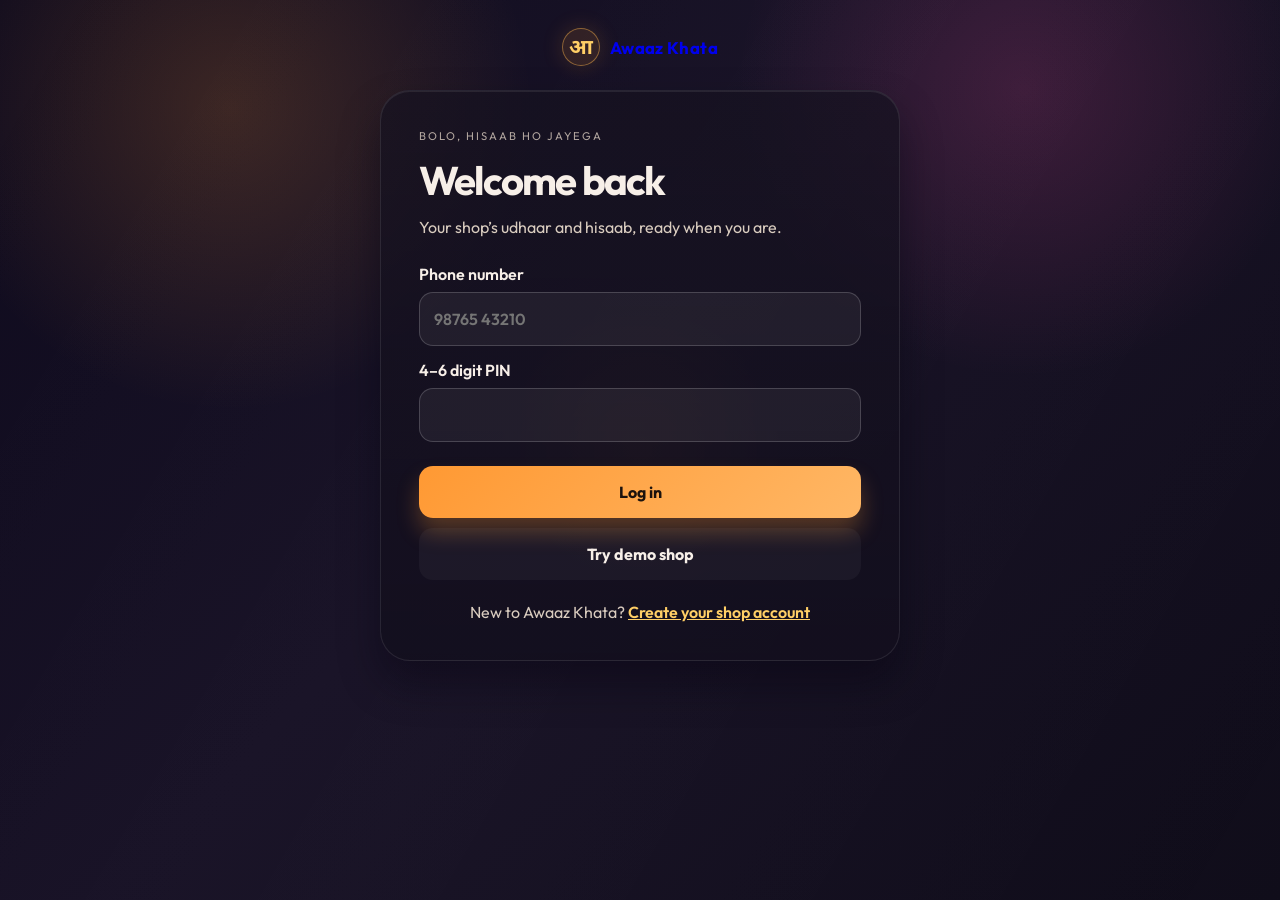
==== frontend/auth.html @ eea98ba7 "Add auth, landing page, settings, PWA, and reminder sharing with UPI" ====
<!doctype html>
<html lang="en">
  <head>
    <meta charset="utf-8">
    <meta name="viewport" content="width=device-width, initial-scale=1">
    <meta name="theme-color" content="#0f0b1e">
    <link rel="manifest" href="/frontend/manifest.webmanifest">
    <meta name="description" content="Sign in to your Awaaz Khata voice ledger.">
    <title>Awaaz Khata — Your shop, your hisaab</title>
    <link rel="preconnect" href="https://fonts.googleapis.com">
    <link rel="preconnect" href="https://fonts.gstatic.com" crossorigin>
    <link href="https://fonts.googleapis.com/css2?family=Noto+Sans+Devanagari:wght@400;500;600;700&family=Outfit:wght@400;500;600;700;800&display=swap" rel="stylesheet" media="print" onload="this.media='all'">
    <link rel="stylesheet" href="/frontend/styles.css">
    <script type="module" src="/frontend/auth-page.js"></script>
    <script type="module" src="/frontend/pwa.js"></script>
  </head>
  <body class="auth-page" data-theme="dark">
    <div class="page-noise" aria-hidden="true"></div>
    <div class="offline-banner" id="offline-banner" role="status" aria-live="polite" hidden>
      You’re offline. Log in or register when your connection returns.
    </div>
    <main class="auth-shell">
      <a class="brand auth-brand" href="/"><span class="brand-mark-small" aria-hidden="true">आ</span><span>Awaaz Khata</span></a>
      <section class="auth-card glass-card">
        <p class="eyebrow">Bolo, hisaab ho jayega</p>
        <div id="auth-error" class="auth-error" role="alert" hidden></div>
        <form id="login-form" novalidate>
          <h1>Welcome back</h1>
          <p class="auth-intro">Your shop’s udhaar and hisaab, ready when you are.</p>
          <label for="login-phone"><span data-copy="phone">Phone number</span><input id="login-phone" name="phone" type="tel" inputmode="tel" autocomplete="tel" placeholder="98765 43210" required></label>
          <label for="login-pin"><span data-copy="pin">4–6 digit PIN</span><input id="login-pin" name="pin" type="password" inputmode="numeric" pattern="[0-9]{4,6}" minlength="4" maxlength="6" autocomplete="current-password" required></label>
          <button class="primary-btn auth-submit" type="submit">Log in</button>
          <button class="ghost-btn auth-submit" type="button" id="demo-login">Try demo shop</button>
          <p class="auth-switch">New to Awaaz Khata? <a href="/register">Create your shop account</a></p>
        </form>

        <form id="register-form" novalidate hidden>
          <h1>Let’s set up your shop</h1>
          <p class="auth-intro">A voice ledger for the udhaar you track today in notebooks or memory.</p>
          <div class="language-picker">
            <label for="form-language">Language / भाषा</label>
            <select id="form-language" name="language">
              <option value="hi-en">Hinglish</option>
              <option value="hi-IN">हिन्दी</option>
              <option value="mr-IN">मराठी</option>
            </select>
          </div>
          <label for="shop-name"><span data-copy="shop" data-en="Shop name" data-hi="दुकान का नाम" data-mr="दुकानाचे नाव">Shop name</span><input id="shop-name" name="shop_name" type="text" minlength="2" maxlength="80" autocomplete="organization" required></label>
          <label for="owner-name"><span data-copy="owner" data-en="Owner name" data-hi="मालिक का नाम" data-mr="मालकाचे नाव">Owner name</span><input id="owner-name" name="owner_name" type="text" minlength="2" maxlength="80" autocomplete="name" required></label>
          <label for="register-phone"><span data-copy="phone" data-en="Phone number" data-hi="फ़ोन नंबर" data-mr="फोन नंबर">Phone number</span><input id="register-phone" name="phone" type="tel" inputmode="tel" autocomplete="tel" placeholder="98765 43210" required></label>
          <label for="register-pin"><span data-copy="pin" data-en="Create a 4–6 digit PIN" data-hi="4–6 अंकों का PIN बनाएं" data-mr="4–6 अंकी PIN तयार करा">Create a 4–6 digit PIN</span><input id="register-pin" name="pin" type="password" inputmode="numeric" pattern="[0-9]{4,6}" minlength="4" maxlength="6" autocomplete="new-password" required></label>
          <label for="upi-id"><span data-copy="upi" data-en="UPI ID (optional)" data-hi="UPI ID (ज़रूरी नहीं)" data-mr="UPI ID (ऐच्छिक)">UPI ID (optional)</span><input id="upi-id" name="upi_id" type="text" maxlength="120" autocomplete="off" placeholder="shop@upi"></label>
          <p class="privacy-note">Your PIN is securely hashed. We never store your voice recordings, and your shop’s hisaab stays private.</p>
          <button class="primary-btn auth-submit" type="submit">Create my khata</button>
          <p class="auth-switch">Already have an account? <a href="/login">Log in</a></p>
        </form>
      </section>
    </main>
  </body>
</html>
---- frontend/styles.css ----
:root {
  --bg: #0f0b1e;
  --bg-2: #171125;
  --card: rgba(20, 16, 32, 0.72);
  --card-strong: rgba(26, 20, 40, 0.9);
  --card-soft: rgba(255, 255, 255, 0.04);
  --line: rgba(255, 255, 255, 0.09);
  --text: #f7efe8;
  --muted: #d9ccbf;
  --accent: #ff9933;
  --accent-soft: rgba(255, 153, 51, 0.2);
  --gold: #ffcf66;
  --pink: #ff4fa3;
  --green: #6bd6a8;
  --green-strong: #20b27f;
  --red: #ff8a7c;
  --shadow: rgba(3, 2, 7, 0.48);
  --pointer-x: 50%;
  --pointer-y: 50%;
}

* {
  box-sizing: border-box;
}

html {
  scroll-behavior: smooth;
}

body {
  margin: 0;
  min-height: 100vh;
  background:
    radial-gradient(circle at 18% 12%, rgba(255, 153, 51, 0.18), transparent 23%),
    radial-gradient(circle at 80% 10%, rgba(255, 79, 163, 0.16), transparent 22%),
    linear-gradient(135deg, var(--bg) 0%, var(--bg-2) 46%, #100d1a 100%);
  color: var(--text);
  font-family: "Outfit", "Noto Sans Devanagari", sans-serif;
  text-rendering: optimizeLegibility;
}

.splash-screen {
  position: fixed;
  inset: 0;
  z-index: 20;
  display: grid;
  place-items: center;
  background: rgba(15, 11, 30, 0.92);
  overflow: hidden;
}

.splash-screen.is-dismissed {
  opacity: 0;
  visibility: hidden;
  transition: opacity 0.45s ease, visibility 0.45s ease;
}

.splash-mark-wrap {
  display: grid;
  place-items: center;
  margin-bottom: 12px;
}

.splash-mark {
  width: 100px;
  height: 100px;
  fill: none;
  stroke: rgba(255, 255, 255, 0.7);
  stroke-width: 4;
  filter: drop-shadow(0 0 20px rgba(255, 153, 51, 0.55));
}

.splash-copy {
  text-align: center;
}

.splash-kicker {
  margin: 0 0 8px;
  color: rgba(255, 255, 255, 0.7);
  letter-spacing: 0.14em;
  text-transform: uppercase;
  font-size: 0.7rem;
}

.splash-copy h1 {
  margin: 0;
  font-size: clamp(2.2rem, 5vw, 4rem);
  letter-spacing: -0.06em;
  line-height: 0.95;
}

body::before {
  content: "";
  position: fixed;
  inset: 0;
  pointer-events: none;
  background:
    linear-gradient(120deg, transparent 0%, rgba(255,255,255,0.02) 48%, transparent 100%),
    radial-gradient(circle at var(--pointer-x) var(--pointer-y), rgba(255, 153, 51, 0.15), transparent 18%);
  z-index: 0;
}

.page-noise {
  position: fixed;
  inset: 0;
  pointer-events: none;
  opacity: 0.18;
  background-image:
    linear-gradient(rgba(255,255,255,0.02) 1px, transparent 1px),
    linear-gradient(90deg, rgba(255,255,255,0.02) 1px, transparent 1px);
  background-size: 18px 18px;
  mask-image: radial-gradient(circle at center, black 32%, transparent 100%);
  z-index: 1;
}

#pointer-glow {
  position: fixed;
  width: 220px;
  height: 220px;
  border-radius: 50%;
  pointer-events: none;
  background: radial-gradient(circle, rgba(255, 153, 51, 0.2), rgba(255, 79, 163, 0.18), transparent 70%);
  transform: translate(-50%, -50%);
  filter: blur(8px);
  opacity: 0;
  z-index: 2;
}

button,
input,
textarea,
select {
  font: inherit;
}

button {
  cursor: pointer;
}

img,
svg {
  display: block;
  max-width: 100%;
}

.app-shell {
  position: relative;
  z-index: 3;
  width: min(1180px, calc(100% - 24px));
  margin: 0 auto;
  padding: 22px 0 60px;
}

.topbar {
  display: flex;
  align-items: center;
  justify-content: space-between;
  gap: 18px;
  padding-bottom: 10px;
}

.brand {
  display: inline-flex;
  align-items: center;
  gap: 10px;
  font-size: 1.05rem;
  font-weight: 700;
  letter-spacing: 0.02em;
}

.brand-mark {
  width: 38px;
  height: 38px;
  fill: none;
  stroke: rgba(255,255,255,0.2);
  stroke-width: 4;
  filter: drop-shadow(0 0 16px rgba(255, 153, 51, 0.55));
}

.language-toggle {
  display: flex;
  align-items: center;
  gap: 6px;
  padding: 7px;
  border: 1px solid rgba(255,255,255,0.08);
  border-radius: 999px;
  background: rgba(255,255,255,0.03);
  box-shadow: inset 0 1px 0 rgba(255,255,255,0.04);
}

.language-toggle button {
  border: 0;
  border-radius: 999px;
  background: transparent;
  color: rgba(247, 239, 232, 0.65);
  min-width: 86px;
  padding: 9px 12px;
  font-size: 0.82rem;
  font-weight: 600;
  transition: transform 220ms ease, background 220ms ease, color 220ms ease, box-shadow 220ms ease;
}

.language-toggle button.active {
  background: linear-gradient(135deg, var(--accent), #ffa94d);
  color: #201514;
  box-shadow: 0 10px 22px rgba(255, 153, 51, 0.32);
}

.main-stage {
  display: grid;
  gap: 28px;
  margin-top: 14px;
}

.glass-card {
  border: 1px solid var(--line);
  border-radius: 30px;
  background: linear-gradient(180deg, rgba(22, 18, 32, 0.74), rgba(19, 15, 30, 0.9));
  box-shadow: 0 22px 40px rgba(5, 3, 14, 0.4), inset 0 1px 0 rgba(255,255,255,0.08);
  backdrop-filter: blur(12px);
}

.hero-panel {
  display: grid;
  grid-template-columns: minmax(0, 1.1fr) minmax(220px, 0.88fr) minmax(200px, 0.72fr);
  gap: 20px;
  align-items: center;
  padding: 28px 28px 20px;
  overflow: hidden;
}

.hero-panel.has-no-transactions {
  grid-template-columns: minmax(0, 1.1fr) minmax(220px, 0.88fr);
}

.hero-copy {
  padding: 10px 4px;
}

.eyebrow {
  margin: 0 0 12px;
  color: rgba(217, 204, 191, 0.8);
  font-size: 0.7rem;
  letter-spacing: 0.18em;
  text-transform: uppercase;
}

.hero-copy h2 {
  margin: 0;
  max-width: 420px;
  font-size: clamp(2.1rem, 3vw, 4rem);
  line-height: 0.98;
  letter-spacing: -0.06em;
}

.hero-text {
  margin: 16px 0 0;
  max-width: 420px;
  color: rgba(217, 204, 191, 0.74);
  font-size: 0.96rem;
  line-height: 1.75;
}

.mic-stage-wrap {
  display: grid;
  place-items: center;
  gap: 18px;
}

.mic-stage {
  position: relative;
  display: grid;
  place-items: center;
  width: min(100%, 360px);
  aspect-ratio: 1;
  background: radial-gradient(circle, rgba(255, 153, 51, 0.18), rgba(255, 153, 51, 0.03) 36%, transparent 72%);
  border-radius: 50%;
}

#mic-canvas {
  position: absolute;
  inset: 8% 8% 8% 8%;
  width: 84%;
  height: 84%;
  border-radius: 50%;
  opacity: 0.9;
  pointer-events: none;
}

.mic-button {
  position: relative;
  z-index: 2;
  width: 138px;
  height: 138px;
  border: 1px solid rgba(255, 255, 255, 0.14);
  border-radius: 50%;
  background: radial-gradient(circle at 30% 30%, rgba(255, 255, 255, 0.16), rgba(255, 123, 43, 0.82) 30%, rgba(255, 98, 29, 0.85) 58%, rgba(121, 39, 7, 0.8) 100%);
  box-shadow:
    0 0 0 12px rgba(255, 153, 51, 0.12),
    0 18px 60px rgba(255, 116, 42, 0.45),
    inset 0 6px 26px rgba(255,255,255,0.2);
  transition: transform 180ms ease, box-shadow 220ms ease, filter 220ms ease;
  animation: breathe 3.2s ease-in-out infinite;
}

.mic-button::before {
  content: "";
  position: absolute;
  inset: -20px;
  border-radius: 50%;
  border: 1px solid rgba(255, 153, 51, 0.24);
  opacity: 0.8;
  animation: pulseRing 2.1s ease-out infinite;
}

.mic-button.is-recording {
  transform: scale(1.08);
  box-shadow: 0 0 0 18px rgba(255, 153, 51, 0.1), 0 24px 76px rgba(255, 113, 43, 0.6), inset 0 6px 26px rgba(255,255,255,0.24);
  animation: none;
}

.mic-button.is-processing {
  transform: scale(0.96);
  border-color: rgba(255,255,255,0.2);
  background: radial-gradient(circle at 30% 20%, rgba(255,255,255,0.18), rgba(255, 79, 163, 0.82) 28%, rgba(241, 138, 46, 0.8) 55%, rgba(136, 52, 29, 0.86) 100%);
}

.mic-button:active,
.mic-button.is-recording {
  transform: scale(0.96);
}

.mic-icon {
  width: 52px;
  height: 52px;
  fill: rgba(255,255,255,0.94);
  filter: drop-shadow(0 2px 10px rgba(0,0,0,0.2));
}

.pulse-ring {
  position: absolute;
  inset: 18%;
  border-radius: 50%;
  border: 1px solid rgba(255, 153, 51, 0.3);
  opacity: 0;
}

.pulse-ring-one {
  animation: ringPulse 4s ease-out infinite;
}

.pulse-ring-two {
  animation: ringPulse 4s ease-out 1.5s infinite;
}

.mic-status {
  margin: 0;
  color: rgba(247, 239, 232, 0.82);
  font-size: 0.85rem;
  letter-spacing: 0.1em;
  text-transform: uppercase;
  text-align: center;
}

.summary-card {
  padding: 18px 18px 14px;
}

.summary-header {
  display: flex;
  align-items: center;
  justify-content: space-between;
  gap: 12px;
}

.summary-header h3 {
  margin: 0;
  font-size: 1.1rem;
}

.summary-pill {
  display: inline-flex;
  align-items: center;
  justify-content: center;
  min-width: 52px;
  padding: 6px 10px;
  border-radius: 999px;
  background: rgba(255, 153, 51, 0.14);
  color: var(--gold);
  font-size: 0.66rem;
  font-weight: 700;
  letter-spacing: 0.08em;
  text-transform: uppercase;
}

.summary-stats {
  display: grid;
  grid-template-columns: repeat(3, minmax(0, 1fr));
  gap: 8px;
  margin-top: 18px;
}

.summary-stats div {
  display: grid;
  gap: 5px;
  min-width: 0;
  padding: 10px 8px 8px;
  border-radius: 18px;
  background: rgba(255,255,255,0.03);
}

.summary-stats strong {
  font-size: clamp(1.1rem, 2vw, 1.5rem);
  line-height: 1.1;
}

.summary-stats span {
  color: rgba(217, 204, 191, 0.7);
  font-size: 0.74rem;
  letter-spacing: 0.08em;
  text-transform: uppercase;
}

.mini-chart {
  display: flex;
  align-items: flex-end;
  gap: 8px;
  height: 76px;
  margin-top: 18px;
  padding: 8px 8px 0;
  border-radius: 18px;
  background: linear-gradient(180deg, rgba(255,255,255,0.02), rgba(255,255,255,0.01));
}

.mini-chart span {
  display: block;
  flex: 1;
  height: calc(var(--i) * 100%);
  border-radius: 8px 8px 0 0;
  background: linear-gradient(180deg, var(--gold), var(--accent));
  box-shadow: 0 0 18px rgba(255, 153, 51, 0.25);
  animation: chartRise 1.6s ease both;
}

.content-grid {
  display: grid;
  grid-template-columns: minmax(0, 1.2fr) minmax(280px, 0.8fr);
  gap: 28px;
  align-items: start;
}

.transcript-panel,
.ledger-panel {
  position: relative;
  min-width: 0;
  padding: 20px 20px 18px;
}

.panel-header {
  display: flex;
  align-items: center;
  justify-content: space-between;
}

.transcript-state {
  padding: 5px 9px;
  border: 1px solid rgba(217, 204, 191, 0.32);
  border-radius: 999px;
  color: var(--muted);
  font-size: 0.7rem;
  font-weight: 700;
}

.transcript-state[data-state="listening"] {
  border-color: rgba(107, 214, 168, 0.55);
  color: #b7f0d6;
}

.transcript-state[data-state="processing"] {
  border-color: rgba(255, 207, 102, 0.55);
  color: var(--gold);
}

.transcript-state[data-state="done"] {
  border-color: rgba(107, 214, 168, 0.4);
  color: #b7f0d6;
}

.transcript-state[data-state="error"] {
  border-color: rgba(255, 138, 124, 0.55);
  color: #ffc2b8;
}

.panel-header h3 {
  margin: 0;
  font-size: 1.2rem;
}

.status-dot {
  width: 10px;
  height: 10px;
  border-radius: 50%;
  background: var(--green);
  box-shadow: 0 0 14px rgba(107, 214, 168, 0.8);
}

.transcript-box {
  margin-top: 20px;
  min-height: 110px;
  padding: 18px 18px 16px;
  border-radius: 20px;
  background: rgba(255,255,255,0.02);
  border: 1px solid rgba(255,255,255,0.06);
}

.transcript-box p {
  margin: 0;
  color: rgba(247,239,232,0.88);
  font-size: 1.08rem;
  line-height: 1.7;
}

.transcript-box .transcript-original {
  margin-top: 10px;
  color: rgba(217, 204, 191, 0.58);
  font-size: 0.76rem;
  line-height: 1.5;
}

.transcript-box .transcript-feedback {
  margin-top: 12px;
  color: var(--gold);
  font-size: 0.9rem;
  font-weight: 600;
}

.confirmation-stack {
  margin-top: 18px;
}

.confirmation-card {
  display: grid;
  gap: 12px;
}

.entry-card {
  display: grid;
  gap: 12px;
  padding: 16px;
  border: 1px solid rgba(255,255,255,0.08);
  border-radius: 20px;
  background: rgba(255,255,255,0.02);
  transform: translateY(22px);
  opacity: 0;
  animation: entryIn 420ms cubic-bezier(0.2, 0.8, 0.2, 1) forwards;
}

.entry-card.credit {
  border-color: rgba(255, 153, 51, 0.45);
  background: linear-gradient(180deg, rgba(255, 153, 51, 0.08), rgba(255,255,255,0.02));
}

.entry-card.payment {
  border-color: rgba(107, 214, 168, 0.35);
  background: linear-gradient(180deg, rgba(107, 214, 168, 0.08), rgba(255,255,255,0.02));
}

.entry-topline {
  display: flex;
  align-items: center;
  justify-content: space-between;
  gap: 12px;
}

.entry-badge {
  display: inline-flex;
  align-items: center;
  padding: 5px 10px;
  border-radius: 999px;
  font-size: 0.64rem;
  font-weight: 700;
  letter-spacing: 0.08em;
  text-transform: uppercase;
}

.entry-card.credit .entry-badge {
  background: rgba(255, 153, 51, 0.14);
  color: var(--gold);
}

.entry-card.payment .entry-badge {
  background: rgba(107, 214, 168, 0.12);
  color: #b7f0d6;
}

.entry-amount {
  font-size: clamp(1.5rem, 3vw, 2.1rem);
  font-weight: 700;
  letter-spacing: -0.04em;
}

.entry-meta {
  display: flex;
  align-items: center;
  justify-content: space-between;
  gap: 14px;
  color: rgba(217, 204, 191, 0.75);
  font-size: 0.82rem;
}

.entry-actions {
  display: flex;
  align-items: center;
  gap: 8px;
}

.ghost-btn,
.primary-btn,
.confirm-btn,
.edit-btn {
  border: 0;
  border-radius: 14px;
  padding: 10px 14px;
  font-weight: 700;
  transition: transform 180ms ease, box-shadow 180ms ease, opacity 180ms ease;
}

.ghost-btn {
  background: rgba(255,255,255,0.04);
  color: var(--text);
}

.primary-btn {
  background: linear-gradient(135deg, var(--accent), #ffb765);
  color: #1b120d;
  box-shadow: 0 14px 22px rgba(255, 153, 51, 0.28);
}

.confirm-btn {
  background: rgba(107, 214, 168, 0.1);
  color: var(--text);
}

.edit-btn {
  background: rgba(255,255,255,0.04);
  color: var(--text);
}

.ghost-btn:active,
.primary-btn:active,
.confirm-btn:active,
.edit-btn:active,
.icon-btn:active {
  transform: scale(0.97);
}

.action-row {
  display: flex;
  justify-content: flex-end;
  gap: 10px;
  margin-top: 16px;
}

.ledger-header {
  align-items: flex-start;
}

.icon-btn {
  width: 38px;
  height: 38px;
  border: 1px solid rgba(255,255,255,0.07);
  border-radius: 12px;
  background: rgba(255,255,255,0.03);
  color: var(--text);
  font-size: 1.2rem;
}

.ledger-list {
  display: grid;
  gap: 12px;
  margin-top: 18px;
}

.ledger-row {
  position: relative;
  width: 100%;
  display: flex;
  align-items: center;
  justify-content: space-between;
  gap: 14px;
  border: 1px solid rgba(255,255,255,0.08);
  border-radius: 18px;
  padding: 12px 12px 12px 10px;
  background: rgba(255,255,255,0.02);
  text-align: left;
  transition: transform 180ms ease, border-color 180ms ease, background 180ms ease;
}

.ledger-row:hover {
  transform: translateY(-1px);
  border-color: rgba(255,153,51,0.34);
}

.ledger-summary {
  display: flex;
  align-items: center;
  gap: 12px;
  min-width: 0;
}

.avatar {
  display: grid;
  place-items: center;
  width: 42px;
  height: 42px;
  border-radius: 50%;
  color: #160d0a;
  font-size: 0.9rem;
  font-weight: 700;
  letter-spacing: 0.04em;
  box-shadow: inset 0 1px 0 rgba(255,255,255,0.3);
}

.ledger-name {
  display: grid;
  gap: 2px;
  min-width: 0;
}

.ledger-name strong {
  color: var(--text);
  font-size: 1rem;
  white-space: nowrap;
  overflow: hidden;
  text-overflow: ellipsis;
}

.ledger-name span {
  color: rgba(217, 204, 191, 0.7);
  font-size: 0.74rem;
  letter-spacing: 0.02em;
}

.ledger-balance {
  display: grid;
  justify-items: end;
  gap: 2px;
  min-width: 72px;
}

.ledger-balance strong {
  font-size: 1rem;
}

.ledger-balance span {
  color: rgba(217, 204, 191, 0.7);
  font-size: 0.7rem;
  letter-spacing: 0.06em;
  text-transform: uppercase;
}

.bar-track {
  position: absolute;
  left: 12px;
  right: 12px;
  bottom: 8px;
  height: 5px;
  overflow: hidden;
  border-radius: 10px;
  background: rgba(255,255,255,0.06);
}

.bar-fill {
  position: absolute;
  inset: 0 auto 0 0;
  width: 0;
  border-radius: inherit;
  background: linear-gradient(90deg, rgba(255, 153, 51, 0.9), rgba(255, 207, 102, 0.9));
  transition: width 520ms ease;
}

.customer-drawer {
  position: fixed;
  inset: 0;
  z-index: 20;
  opacity: 0;
  visibility: hidden;
  transition: opacity 220ms ease, visibility 220ms ease;
}

.customer-drawer.is-open {
  opacity: 1;
  visibility: visible;
}

.drawer-backdrop {
  position: absolute;
  inset: 0;
  background: rgba(6,4,12,0.48);
}

.drawer-panel {
  position: absolute;
  right: 0;
  bottom: 0;
  width: min(460px, 100%);
  height: min(86vh, 700px);
  padding: 20px 18px 18px;
  border-radius: 26px 26px 0 0;
  border: 1px solid rgba(255,255,255,0.1);
  background: linear-gradient(180deg, rgba(20, 16, 30, 0.98), rgba(14, 11, 24, 0.98));
  transform: translateY(100%);
  transition: transform 300ms cubic-bezier(0.2, 0.8, 0.2, 1);
  box-shadow: 0 -24px 56px rgba(0, 0, 0, 0.42);
}

.drawer-handle {
  display: none;
}

.customer-drawer.is-open .drawer-panel {
  transform: translateY(0);
}

.drawer-header {
  display: flex;
  align-items: center;
  justify-content: space-between;
  gap: 12px;
}

.drawer-title-wrap {
  display: flex;
  align-items: center;
  gap: 12px;
}

.drawer-avatar {
  display: grid;
  place-items: center;
  width: 48px;
  height: 48px;
  border-radius: 50%;
  background: linear-gradient(135deg, rgba(255,153,51,0.8), rgba(255,79,163,0.7));
  color: #160d0a;
  font-weight: 800;
}

.close-button {
  border: 1px solid rgba(255,255,255,0.08);
  border-radius: 50%;
  width: 38px;
  height: 38px;
  background: rgba(255,255,255,0.03);
  color: var(--text);
  font-size: 1.6rem;
}

.drawer-stats {
  display: grid;
  grid-template-columns: repeat(2, minmax(0, 1fr));
  gap: 12px;
  margin-top: 24px;
}

.drawer-stats div {
  padding: 12px;
  border-radius: 16px;
  background: rgba(255,255,255,0.03);
}

.drawer-stats span {
  display: block;
  color: rgba(217, 204, 191, 0.7);
  font-size: 0.72rem;
  letter-spacing: 0.08em;
  text-transform: uppercase;
}

.drawer-stats strong {
  display: block;
  margin-top: 8px;
  font-size: 1.3rem;
}

.timeline {
  display: grid;
  gap: 12px;
  margin-top: 24px;
  max-height: 340px;
  overflow: auto;
  padding-right: 6px;
}

.timeline-item {
  position: relative;
  display: grid;
  grid-template-columns: 12px minmax(0, 1fr);
  gap: 12px;
  align-items: start;
  padding-left: 4px;
  opacity: 0;
  transform: translateY(10px);
  animation: timelineIn 280ms ease forwards;
}

.timeline-item::before {
  content: "";
  width: 10px;
  height: 10px;
  margin-top: 5px;
  border-radius: 50%;
  background: linear-gradient(135deg, var(--accent), #ffbf64);
  box-shadow: 0 0 14px rgba(255,153,51,0.43);
}

.timeline-item .entry-copy {
  display: grid;
  gap: 6px;
  padding: 12px 12px 10px;
  border-radius: 16px;
  background: rgba(255,255,255,0.02);
}

.timeline-item .entry-copy strong {
  font-size: 0.97rem;
}

.timeline-item .entry-copy span {
  color: rgba(217, 204, 191, 0.7);
  font-size: 0.76rem;
}

.reminder-btn {
  width: 100%;
  margin-top: 20px;
}

.bubble-icon {
  margin-right: 8px;
}

.reminder-chat {
  margin-top: 18px;
  animation: bubbleIn 250ms ease;
}

.reminder-actions {
  display: flex;
  flex-wrap: wrap;
  gap: 8px;
  margin-top: 12px;
}

.reminder-link {
  display: inline-flex;
  min-height: 44px;
  align-items: center;
  justify-content: center;
  padding: 10px 14px;
  text-decoration: none;
}

.chat-head {
  color: rgba(217, 204, 191, 0.75);
  font-size: 0.74rem;
  letter-spacing: 0.08em;
  text-transform: uppercase;
}

.chat-bubble {
  display: flex;
  align-items: center;
  gap: 10px;
  margin-top: 10px;
  padding: 14px 14px 12px;
  border-radius: 18px 18px 18px 6px;
  background: linear-gradient(135deg, rgba(82, 184, 138, 0.18), rgba(255,255,255,0.04));
  border: 1px solid rgba(107, 214, 168, 0.2);
}

.chat-play {
  display: grid;
  place-items: center;
  width: 30px;
  height: 30px;
  border-radius: 50%;
  background: rgba(255,255,255,0.06);
  color: var(--text);
}

.chat-bubble p {
  margin: 0;
  color: rgba(247,239,232,0.88);
  line-height: 1.5;
}

.notice {
  position: fixed;
  left: 50%;
  bottom: 30px;
  z-index: 40;
  transform: translateX(-50%);
  min-width: min(88vw, 280px);
  padding: 12px 16px;
  border-radius: 16px;
  background: rgba(15, 11, 30, 0.92);
  border: 1px solid rgba(255,255,255,0.08);
  color: var(--text);
  box-shadow: 0 20px 42px rgba(3, 2, 7, 0.25);
  opacity: 1;
  transition: opacity 200ms ease, transform 200ms ease;
}

.notice.hidden {
  opacity: 0;
  transform: translate(-50%, 10px);
}

.notice.error {
  border-color: rgba(255,138,124,0.7);
  background: rgba(60, 24, 24, 0.9);
}

.notice.success {
  border-color: rgba(107,214,168,0.7);
  background: rgba(12, 26, 22, 0.9);
}

#reply-audio {
  display: none;
}

@keyframes breathe {
  0%, 100% { transform: scale(1); }
  50% { transform: scale(1.03); }
}

@keyframes pulseRing {
  0% { opacity: 0.8; transform: scale(0.7); }
  70% { opacity: 0; transform: scale(1.12); }
  100% { opacity: 0; transform: scale(1.2); }
}

@keyframes ringPulse {
  0% { opacity: 0; transform: scale(0.8); }
  20% { opacity: 0.8; }
  100% { opacity: 0; transform: scale(1.18); }
}

@keyframes chartRise {
  from { transform: scaleY(0.2); transform-origin: bottom; opacity: 0.2; }
  to { transform: scaleY(1); transform-origin: bottom; opacity: 1; }
}

@keyframes entryIn {
  0% { opacity: 0; transform: translateY(20px) scale(0.98); }
  100% { opacity: 1; transform: translateY(0) scale(1); }
}

@keyframes timelineIn {
  to { opacity: 1; transform: translateY(0); }
}

@keyframes bubbleIn {
  from { opacity: 0; transform: translateY(8px); }
  to { opacity: 1; transform: translateY(0); }
}

@media (max-width: 960px) {
  .hero-panel {
    grid-template-columns: 1fr;
    text-align: center;
  }

  .hero-panel.has-no-transactions {
    grid-template-columns: 1fr;
  }

  .hero-copy h2,
  .hero-text {
    max-width: none;
  }

  .content-grid {
    grid-template-columns: 1fr;
  }
}

@media (max-width: 599px) {
  .app-shell {
    width: min(100% - 18px, 760px);
    padding-top: 14px;
  }

  .topbar {
    align-items: flex-start;
    flex-direction: column;
  }

  .language-toggle {
    width: 100%;
    justify-content: space-between;
  }

  .language-toggle button {
    flex: 1 1 0;
  }

  .hero-panel {
    padding: 18px 16px;
  }

  .mic-button {
    width: 128px;
    height: 128px;
  }

  .summary-stats {
    grid-template-columns: 1fr;
  }

  .transcript-panel,
  .ledger-panel {
    padding: 16px 14px;
  }

  .drawer-panel {
    right: 0;
    left: 0;
    width: 100%;
    height: min(88dvh, 760px);
    border-radius: 22px 22px 0 0;
  }

  .drawer-handle {
    display: block;
    width: 44px;
    height: 5px;
    margin: 0 auto 16px;
    border-radius: 999px;
    background: rgba(247, 239, 232, 0.55);
  }
}

@media (max-width: 599px) {
  .hero-panel,
  .hero-panel.has-no-transactions {
    grid-template-columns: minmax(0, 1fr);
  }

  .hero-copy {
    grid-row: 1;
  }

  .mic-stage-wrap {
    grid-row: 2;
    justify-self: center;
    width: 100%;
  }
}

@media (prefers-reduced-motion: reduce) {
  * {
    animation-duration: 0.01ms !important;
    animation-iteration-count: 1 !important;
    transition-duration: 0.01ms !important;
    scroll-behavior: auto !important;
  }
}

/* Keep the primary interaction responsive on lower-powered mobile devices. */
.splash-screen {
  background:
    radial-gradient(circle at 50% 42%, rgba(255, 153, 51, 0.12), transparent 28%),
    #0f0b1e;
}

.splash-screen.is-dismissed {
  opacity: 0;
  visibility: hidden;
  transition: opacity 0.28s ease, visibility 0.28s ease;
}

.splash-mark {
  width: 76px;
  height: 76px;
  fill: none;
  stroke: var(--gold);
  stroke-width: 2.5;
  stroke-linecap: round;
  stroke-linejoin: round;
  filter: none;
}

.brand-mark {
  fill: none;
  stroke: var(--accent);
  stroke-width: 3;
  stroke-linecap: round;
  stroke-linejoin: round;
  filter: none;
}

.mic-button {
  display: grid;
  width: 138px;
  height: 138px;
  place-items: center;
  padding: 0;
  border: 1px solid rgba(255, 255, 255, 0.2);
  border-radius: 50%;
  background: radial-gradient(circle at 32% 26%, #ffbf69, #ff8a27 52%, #c74b18);
  box-shadow: 0 0 0 9px rgba(255, 153, 51, 0.1), 0 14px 36px rgba(255, 122, 37, 0.28);
  color: #fffaf3;
  cursor: pointer;
  transform: translateZ(0);
  transition: transform 180ms cubic-bezier(0.2, 0.8, 0.2, 1), filter 180ms ease;
  animation: none;
  -webkit-tap-highlight-color: transparent;
  touch-action: none;
}

.mic-button::before {
  inset: -13px;
  border-color: rgba(255, 183, 77, 0.32);
  opacity: 0;
  animation: mic-halo 2.8s ease-out infinite;
}

.mic-button:hover:not(:disabled) {
  filter: brightness(1.08);
}

.mic-button:active,
.mic-button.is-recording {
  background: radial-gradient(circle at 32% 26%, #ffd078, #ff9631 52%, #c74b18);
  transform: scale(0.96) translateZ(0);
  animation: none;
}

.mic-button.is-processing {
  background: radial-gradient(circle at 32% 26%, #ffc676, #ee7b38 55%, #ac4c35);
}

.mic-button.is-processing .mic-icon {
  opacity: 0;
}

.mic-button.is-processing::after {
  content: "";
  position: absolute;
  width: 40px;
  height: 40px;
  border: 3px solid rgba(255, 250, 243, 0.3);
  border-top-color: #fffaf3;
  border-radius: 50%;
  animation: mic-processing 0.9s linear infinite;
}

.mic-button:disabled {
  cursor: wait;
}

.mic-icon {
  width: 48px;
  height: 48px;
  fill: none;
  stroke: currentColor;
  stroke-width: 2.5;
  stroke-linecap: round;
  stroke-linejoin: round;
  filter: none;
  transition: transform 180ms ease;
}

.mic-button:hover:not(:disabled) .mic-icon {
  transform: translateY(-1px);
}

.mic-button:focus-visible,
.language-toggle button:focus-visible,
.primary-btn:focus-visible,
.ghost-btn:focus-visible,
.icon-btn:focus-visible,
.close-button:focus-visible,
.ledger-row:focus-visible {
  outline: 3px solid var(--gold);
  outline-offset: 4px;
}

.mic-stage {
  isolation: isolate;
}

.mic-stage .pulse-ring {
  border-color: rgba(255, 183, 77, 0.32);
  animation-duration: 3.2s;
}

.pulse-ring-two {
  animation-delay: 1.6s;
}

.glass-card {
  backdrop-filter: none;
  -webkit-backdrop-filter: none;
}

.entry-card {
  animation-duration: 320ms;
}

.drawer-panel {
  transition: transform 280ms cubic-bezier(0.2, 0.75, 0.25, 1);
}

#pointer-glow {
  top: 0;
  left: 0;
  filter: none;
  transition: opacity 140ms ease;
  will-change: transform;
}

#reply-audio:not([hidden]) {
  display: block;
  position: fixed;
  left: 14px;
  bottom: 14px;
  z-index: 25;
  width: min(340px, calc(100% - 28px));
  height: 42px;
}

#reply-audio[hidden] {
  display: none;
}

@keyframes mic-halo {
  0% { opacity: 0.55; transform: scale(0.92); }
  70%, 100% { opacity: 0; transform: scale(1.12); }
}

@keyframes mic-processing {
  to { transform: rotate(360deg); }
}

@media (max-width: 560px) {
  .mic-button {
    width: 124px;
    height: 124px;
  }

  .mic-icon {
    width: 44px;
    height: 44px;
  }
}

@media (prefers-reduced-motion: reduce) {
  .mic-button,
  .mic-button.is-processing::after,
  .mic-button::before,
  .mic-stage .pulse-ring,
  .mini-chart span,
  .entry-card,
  .timeline-item,
  .ledger-empty-state,
  .customer-created-card,
  .reminder-chat {
    animation: none !important;
    transition: none !important;
  }

  #pointer-glow,
  .page-noise {
    display: none;
  }
}

.ledger-panel .ledger-empty-state {
  display: grid;
  grid-template-columns: 42px minmax(0, 1fr);
  align-items: center;
  column-gap: 12px;
  row-gap: 4px;
  width: 100%;
  min-height: 124px;
  padding: 16px;
  border: 1px solid rgba(255, 255, 255, 0.08);
  border-radius: 18px;
  background: rgba(255, 255, 255, 0.035);
  color: var(--text);
  text-align: left;
  animation: promptIn 420ms ease both;
}

.ledger-panel .ledger-empty-icon {
  display: grid;
  grid-row: span 4;
  width: 42px;
  height: 42px;
  place-items: center;
  border-radius: 15px;
  background: rgba(255, 153, 51, 0.13);
  color: var(--gold);
  font-size: 1.4rem;
}

.ledger-panel .ledger-empty-state strong {
  align-self: end;
  color: var(--text);
  font-size: 0.98rem;
}

.ledger-panel .ledger-empty-state p {
  grid-column: 2;
  align-self: start;
  margin: 3px 0 0;
  color: rgba(217, 204, 191, 0.72);
  font-size: 0.8rem;
  line-height: 1.45;
}

.ledger-panel .ledger-empty-state .ledger-example {
  color: var(--gold);
  font-size: 0.8rem;
  font-weight: 600;
}

.ledger-example-button {
  justify-self: start;
  grid-column: 2;
  margin-top: 4px;
  padding: 8px 12px;
  border: 1px solid rgba(255, 207, 102, 0.24);
  border-radius: 12px;
  background: rgba(255, 153, 51, 0.1);
  color: var(--gold);
  font-size: 0.76rem;
  font-weight: 700;
}

.ledger-example-button:focus-visible {
  outline: 2px solid var(--gold);
  outline-offset: 3px;
}

.customer-created-card {
  display: flex;
  align-items: center;
  gap: 14px;
  padding: 17px;
  border: 1px solid rgba(107, 214, 168, 0.36);
  border-radius: 18px;
  background: linear-gradient(135deg, rgba(107, 214, 168, 0.12), rgba(255, 255, 255, 0.025));
  animation: entryIn 420ms cubic-bezier(0.2, 0.8, 0.2, 1) both;
}

.customer-created-icon {
  display: grid;
  flex: 0 0 38px;
  width: 38px;
  height: 38px;
  place-items: center;
  border-radius: 50%;
  background: rgba(107, 214, 168, 0.16);
  color: var(--green);
  font-weight: 800;
}

.customer-created-card strong {
  color: #b7f0d6;
}

.customer-created-card p {
  margin: 5px 0 0;
  color: rgba(217, 204, 191, 0.72);
  font-size: 0.8rem;
}

@keyframes promptIn {
  from { opacity: 0; transform: translateY(8px); }
  to { opacity: 1; transform: translateY(0); }
}

[hidden] {
  display: none !important;
}

.marketing-page,
.auth-page {
  min-height: 100vh;
}

.marketing-nav,
.marketing-footer {
  position: relative;
  z-index: 3;
  display: flex;
  width: min(1120px, calc(100% - 40px));
  align-items: center;
  justify-content: space-between;
  gap: 20px;
  margin: 0 auto;
}

.marketing-nav {
  padding: 24px 0;
}

.marketing-nav nav {
  display: flex;
  align-items: center;
  gap: 22px;
}

.marketing-nav a,
.marketing-footer a {
  color: var(--text);
  text-decoration: none;
}

.marketing-nav nav > a:not(.primary-btn) {
  color: var(--muted);
}

.marketing-nav .primary-btn,
.marketing-actions .primary-btn {
  display: inline-flex;
  min-height: 48px;
  align-items: center;
  justify-content: center;
  text-decoration: none;
}

.brand-mark-small {
  display: grid;
  width: 38px;
  height: 38px;
  place-items: center;
  border: 1px solid rgba(255, 183, 77, 0.45);
  border-radius: 50%;
  background: rgba(255, 153, 51, 0.12);
  color: var(--gold);
  font-size: 1.3rem;
  box-shadow: 0 0 22px rgba(255, 153, 51, 0.16);
}

.marketing-shell {
  position: relative;
  z-index: 2;
  width: min(1120px, calc(100% - 40px));
  margin: 0 auto;
}

.marketing-hero {
  display: grid;
  min-height: min(690px, calc(100vh - 90px));
  grid-template-columns: minmax(0, 1.2fr) minmax(280px, 0.8fr);
  align-items: center;
  gap: 30px;
  padding: 58px 0 72px;
}

.marketing-hero-copy h1 {
  margin: 0;
  max-width: 720px;
  font-size: clamp(2.7rem, 6.2vw, 5.4rem);
  line-height: 0.99;
  letter-spacing: -0.065em;
}

.marketing-hero-copy h1 span {
  color: var(--gold);
}

.marketing-hero-copy .hero-text {
  max-width: 600px;
  color: var(--muted);
  font-size: 1.08rem;
  line-height: 1.7;
}

.marketing-tagline {
  margin: 22px 0;
  color: var(--gold);
  font-size: clamp(1.4rem, 3vw, 2rem);
  font-weight: 700;
}

.marketing-actions {
  display: flex;
  flex-wrap: wrap;
  gap: 12px;
}

.marketing-actions .ghost-btn {
  min-height: 48px;
  padding-inline: 20px;
  border: 1px solid rgba(255, 255, 255, 0.12);
  color: var(--text);
}

.demo-orb-stage {
  position: relative;
  display: grid;
  min-height: 370px;
  place-items: center;
  isolation: isolate;
}

.demo-orb-halo,
.demo-orb {
  position: absolute;
  width: min(300px, 70vw);
  aspect-ratio: 1;
  border-radius: 50%;
}

.demo-orb-halo {
  border: 1px solid rgba(255, 183, 77, 0.34);
  box-shadow: 0 0 0 24px rgba(255, 153, 51, 0.045), 0 0 85px rgba(255, 153, 51, 0.24);
  animation: demo-orb-pulse 3.6s ease-in-out infinite;
}

.demo-orb {
  display: grid;
  place-items: center;
  overflow: hidden;
  border: 1px solid rgba(255, 227, 183, 0.58);
  background:
    radial-gradient(circle at 34% 28%, rgba(255, 233, 193, 0.95), transparent 12%),
    radial-gradient(circle at 36% 34%, #ffbd66, #ff852c 42%, #b43c20 75%, #401a30 100%);
  box-shadow: inset -22px -26px 52px rgba(44, 9, 21, 0.35), 0 24px 80px rgba(236, 102, 43, 0.34);
  animation: demo-orb-float 5s ease-in-out infinite;
}

.demo-orb span {
  color: rgba(255, 248, 230, 0.95);
  font-size: 5rem;
  font-weight: 700;
  text-shadow: 0 4px 30px rgba(69, 21, 8, 0.42);
}

.demo-orb-caption {
  position: absolute;
  top: calc(50% + 170px);
  margin: 0;
  color: var(--muted);
  text-align: center;
}

.marketing-error {
  color: var(--red);
}

.marketing-section,
.why-section {
  padding: 62px 0;
}

.marketing-section > h2,
.why-section h2 {
  margin: 0 0 26px;
  font-size: clamp(2rem, 4vw, 3.2rem);
  letter-spacing: -0.05em;
}

.steps-grid {
  display: grid;
  grid-template-columns: repeat(3, minmax(0, 1fr));
  gap: 16px;
}

.feature-card {
  min-height: 190px;
  padding: 24px;
  border: 1px solid var(--line);
  border-radius: 22px;
  background: linear-gradient(180deg, rgba(22, 18, 32, 0.85), rgba(19, 15, 30, 0.7));
}

.feature-card h3 {
  margin: 8px 0;
  font-size: 1.3rem;
}

.feature-card p,
.why-section > p:last-child {
  margin: 0;
  color: var(--muted);
  line-height: 1.7;
}

.step-number {
  color: var(--gold);
  font-size: 0.8rem;
  letter-spacing: 0.12em;
}

.why-section {
  max-width: 810px;
  margin: 20px auto 60px;
  padding: 38px;
  border: 1px solid rgba(255, 153, 51, 0.22);
  border-radius: 28px;
  background: linear-gradient(145deg, rgba(255, 153, 51, 0.1), rgba(27, 19, 38, 0.82));
}

.marketing-footer {
  padding: 24px 0 34px;
  border-top: 1px solid var(--line);
  color: var(--muted);
  font-size: 0.9rem;
}

.auth-shell {
  position: relative;
  z-index: 2;
  display: grid;
  min-height: 100vh;
  align-content: start;
  justify-items: center;
  gap: 24px;
  padding: 28px 16px 48px;
}

.auth-brand {
  text-decoration: none;
}

.auth-card {
  width: min(520px, 100%);
  padding: clamp(22px, 5vw, 38px);
}

.auth-card h1 {
  margin: 0;
  font-size: clamp(1.8rem, 6vw, 2.5rem);
  letter-spacing: -0.045em;
}

.auth-intro {
  margin: 10px 0 24px;
  color: var(--muted);
  line-height: 1.55;
}

.auth-card form > label,
.language-picker {
  display: grid;
  gap: 8px;
  margin: 14px 0;
  color: var(--text);
  font-weight: 600;
}

.auth-card input,
.auth-card select {
  width: 100%;
  min-height: 54px;
  padding: 12px 14px;
  border: 1px solid rgba(255, 255, 255, 0.18);
  border-radius: 14px;
  outline: none;
  background: rgba(255, 255, 255, 0.055);
  color: var(--text);
}

.auth-card input:focus,
.auth-card select:focus {
  border-color: var(--gold);
  box-shadow: 0 0 0 3px rgba(255, 207, 102, 0.16);
}

.auth-card select option {
  color: #201514;
}

.auth-submit {
  width: 100%;
  min-height: 52px;
  margin-top: 10px;
}

.auth-switch {
  margin: 22px 0 0;
  color: var(--muted);
  text-align: center;
}

.auth-switch a {
  color: var(--gold);
  font-weight: 600;
}

.privacy-note {
  margin: 18px 0;
  color: var(--muted);
  font-size: 0.88rem;
  line-height: 1.55;
}

.auth-error {
  margin: 0 0 18px;
  padding: 12px 14px;
  border: 1px solid rgba(255, 138, 124, 0.5);
  border-radius: 14px;
  background: rgba(60, 24, 24, 0.65);
  color: #ffd1c9;
}

@keyframes demo-orb-pulse {
  50% { transform: scale(1.08); opacity: 0.52; }
}

@keyframes demo-orb-float {
  50% { transform: translateY(-9px) rotate(3deg); }
}

@media (max-width: 700px) {
  .marketing-nav,
  .marketing-footer,
  .marketing-shell {
    width: min(100% - 32px, 600px);
  }

  .marketing-nav {
    align-items: flex-start;
  }

  .marketing-nav nav {
    gap: 12px;
  }

  .marketing-nav nav > a:first-child {
    display: none;
  }

  .marketing-hero {
    min-height: unset;
    grid-template-columns: minmax(0, 1fr);
    padding: 38px 0 46px;
  }

  .marketing-hero-copy {
    grid-row: 1;
  }

  .demo-orb-stage {
    grid-row: 2;
    min-height: 300px;
  }

  .demo-orb,
  .demo-orb-halo {
    width: min(230px, 65vw);
  }

  .demo-orb-caption {
    top: calc(50% + 133px);
  }

  .marketing-section,
  .why-section {
    padding: 38px 0;
  }

  .steps-grid {
    grid-template-columns: 1fr;
  }

  .feature-card {
    min-height: unset;
  }

  .why-section {
    padding: 24px;
  }

  .marketing-footer {
    flex-wrap: wrap;
    justify-content: center;
    text-align: center;
  }
}

@media (prefers-reduced-motion: reduce) {
  .demo-orb,
  .demo-orb-halo {
    animation: none;
  }
}

.settings-link {
  display: inline-flex;
  min-height: 40px;
  align-items: center;
  padding: 8px 13px;
  border: 1px solid rgba(255, 255, 255, 0.14);
  border-radius: 12px;
  color: var(--text);
  font-size: 0.86rem;
  font-weight: 600;
  text-decoration: none;
}

.offline-banner {
  position: fixed;
  top: 10px;
  left: 50%;
  z-index: 60;
  width: min(94vw, 620px);
  padding: 12px 16px;
  border: 1px solid rgba(255, 207, 102, 0.62);
  border-radius: 14px;
  background: #24180f;
  color: #ffe0a6;
  font-size: 0.9rem;
  line-height: 1.45;
  text-align: center;
  transform: translateX(-50%);
  box-shadow: 0 12px 32px rgba(0, 0, 0, 0.35);
}

.settings-shell {
  justify-items: stretch;
}

.settings-nav {
  display: flex;
  width: min(720px, 100%);
  justify-content: space-between;
  align-items: center;
  justify-self: center;
}

.settings-nav .ghost-btn {
  color: var(--text);
  text-decoration: none;
}

.settings-card {
  width: min(720px, 100%);
  justify-self: center;
  padding: clamp(22px, 5vw, 38px);
}

.settings-card h1 {
  margin: 0;
  font-size: clamp(1.8rem, 6vw, 2.5rem);
}

.settings-card form > label {
  display: grid;
  gap: 8px;
  margin: 16px 0;
  color: var(--text);
  font-weight: 600;
}

.settings-card input,
.settings-card select {
  width: 100%;
  min-height: 54px;
  padding: 12px 14px;
  border: 1px solid rgba(255, 255, 255, 0.18);
  border-radius: 14px;
  outline: none;
  background: rgba(255, 255, 255, 0.055);
  color: var(--text);
}

.settings-card select option {
  color: #201514;
}

.settings-account-actions {
  display: grid;
  gap: 8px;
  margin-top: 28px;
  padding-top: 18px;
  border-top: 1px solid var(--line);
}

.danger-btn {
  border: 1px solid rgba(255, 138, 124, 0.42);
  border-radius: 14px;
  background: rgba(255, 138, 124, 0.1);
  color: #ffc2b8;
  font: inherit;
  font-weight: 700;
}

.settings-success {
  border-color: rgba(107, 214, 168, 0.5);
  background: rgba(12, 26, 22, 0.8);
  color: #b7f0d6;
}

.drawer-panel {
  overflow-y: auto;
  overscroll-behavior: contain;
}

.drawer-actions {
  display: grid;
  grid-template-columns: repeat(2, minmax(0, 1fr));
  gap: 8px;
  margin-top: 14px;
}

.drawer-actions .ghost-btn {
  width: 100%;
  min-height: 46px;
  border: 1px solid rgba(255, 255, 255, 0.14);
  color: var(--text);
}

@media (min-width: 600px) {
  .drawer-panel {
    top: 0;
    right: 0;
    bottom: 0;
    width: min(460px, 94vw);
    height: 100%;
    border-radius: 24px 0 0 24px;
    transform: translateX(100%);
  }

  .customer-drawer.is-open .drawer-panel {
    transform: translateX(0);
  }
}

@media (max-width: 599px) {
  .topbar {
    display: grid;
    grid-template-columns: 1fr auto;
  }

  .topbar .language-toggle {
    grid-column: 1 / -1;
    grid-row: 2;
  }

  .settings-link {
    grid-column: 2;
    grid-row: 1;
    justify-self: end;
  }

  .drawer-panel {
    top: auto;
    right: 0;
    bottom: 0;
    left: 0;
    width: 100%;
    height: min(88dvh, 760px);
    border-radius: 22px 22px 0 0;
    transform: translateY(100%);
  }

  .customer-drawer.is-open .drawer-panel {
    transform: translateY(0);
  }

  .drawer-panel .timeline {
    max-height: min(34vh, 280px);
  }
}
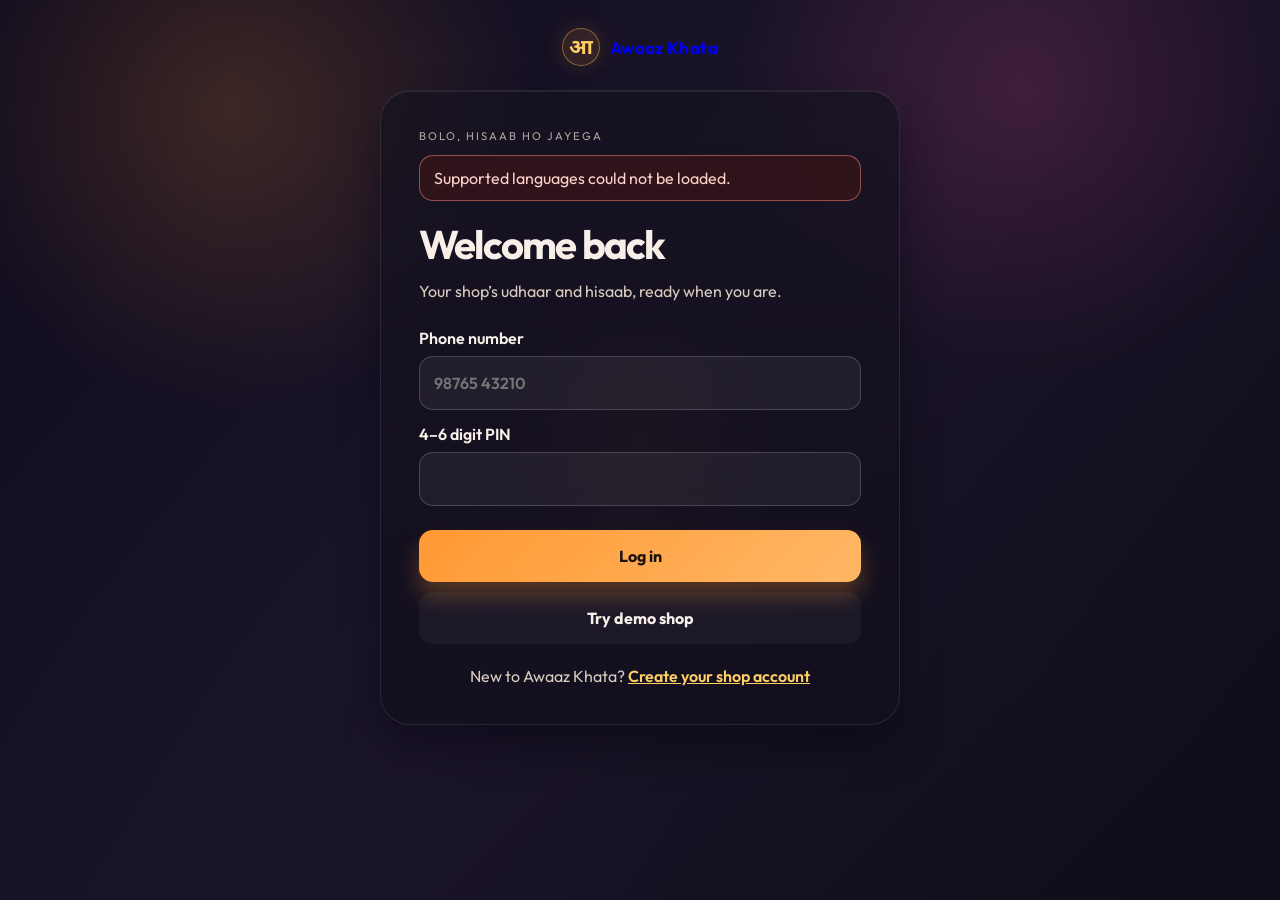
==== commit 41548fb1: "added languages" ====
--- a/frontend/auth.html
+++ b/frontend/auth.html
@@ -39,10 +39,8 @@
           <p class="auth-intro">A voice ledger for the udhaar you track today in notebooks or memory.</p>
           <div class="language-picker">
             <label for="form-language">Language / भाषा</label>
-            <select id="form-language" name="language">
-              <option value="hi-en">Hinglish</option>
-              <option value="hi-IN">हिन्दी</option>
-              <option value="mr-IN">मराठी</option>
+            <select id="form-language" name="language" required>
+              <option value="">Loading languages…</option>
             </select>
           </div>
           <label for="shop-name"><span data-copy="shop" data-en="Shop name" data-hi="दुकान का नाम" data-mr="दुकानाचे नाव">Shop name</span><input id="shop-name" name="shop_name" type="text" minlength="2" maxlength="80" autocomplete="organization" required></label>
--- a/frontend/styles.css
+++ b/frontend/styles.css
@@ -177,33 +177,20 @@
   filter: drop-shadow(0 0 16px rgba(255, 153, 51, 0.55));
 }
 
-.language-toggle {
-  display: flex;
-  align-items: center;
-  gap: 6px;
-  padding: 7px;
+.language-select {
+  min-width: 190px;
+  padding: 9px 34px 9px 12px;
   border: 1px solid rgba(255,255,255,0.08);
   border-radius: 999px;
   background: rgba(255,255,255,0.03);
   box-shadow: inset 0 1px 0 rgba(255,255,255,0.04);
-}
-
-.language-toggle button {
-  border: 0;
-  border-radius: 999px;
-  background: transparent;
-  color: rgba(247, 239, 232, 0.65);
-  min-width: 86px;
-  padding: 9px 12px;
+  color: var(--text);
   font-size: 0.82rem;
   font-weight: 600;
-  transition: transform 220ms ease, background 220ms ease, color 220ms ease, box-shadow 220ms ease;
-}
-
-.language-toggle button.active {
-  background: linear-gradient(135deg, var(--accent), #ffa94d);
+}
+
+.language-select option {
   color: #201514;
-  box-shadow: 0 10px 22px rgba(255, 153, 51, 0.32);
 }
 
 .main-stage {
@@ -1098,13 +1085,8 @@
     flex-direction: column;
   }
 
-  .language-toggle {
+  .language-select {
     width: 100%;
-    justify-content: space-between;
-  }
-
-  .language-toggle button {
-    flex: 1 1 0;
   }
 
   .hero-panel {
@@ -1279,7 +1261,7 @@
 }
 
 .mic-button:focus-visible,
-.language-toggle button:focus-visible,
+.language-select:focus-visible,
 .primary-btn:focus-visible,
 .ghost-btn:focus-visible,
 .icon-btn:focus-visible,
@@ -2041,7 +2023,7 @@
     grid-template-columns: 1fr auto;
   }
 
-  .topbar .language-toggle {
+  .topbar .language-select {
     grid-column: 1 / -1;
     grid-row: 2;
   }
